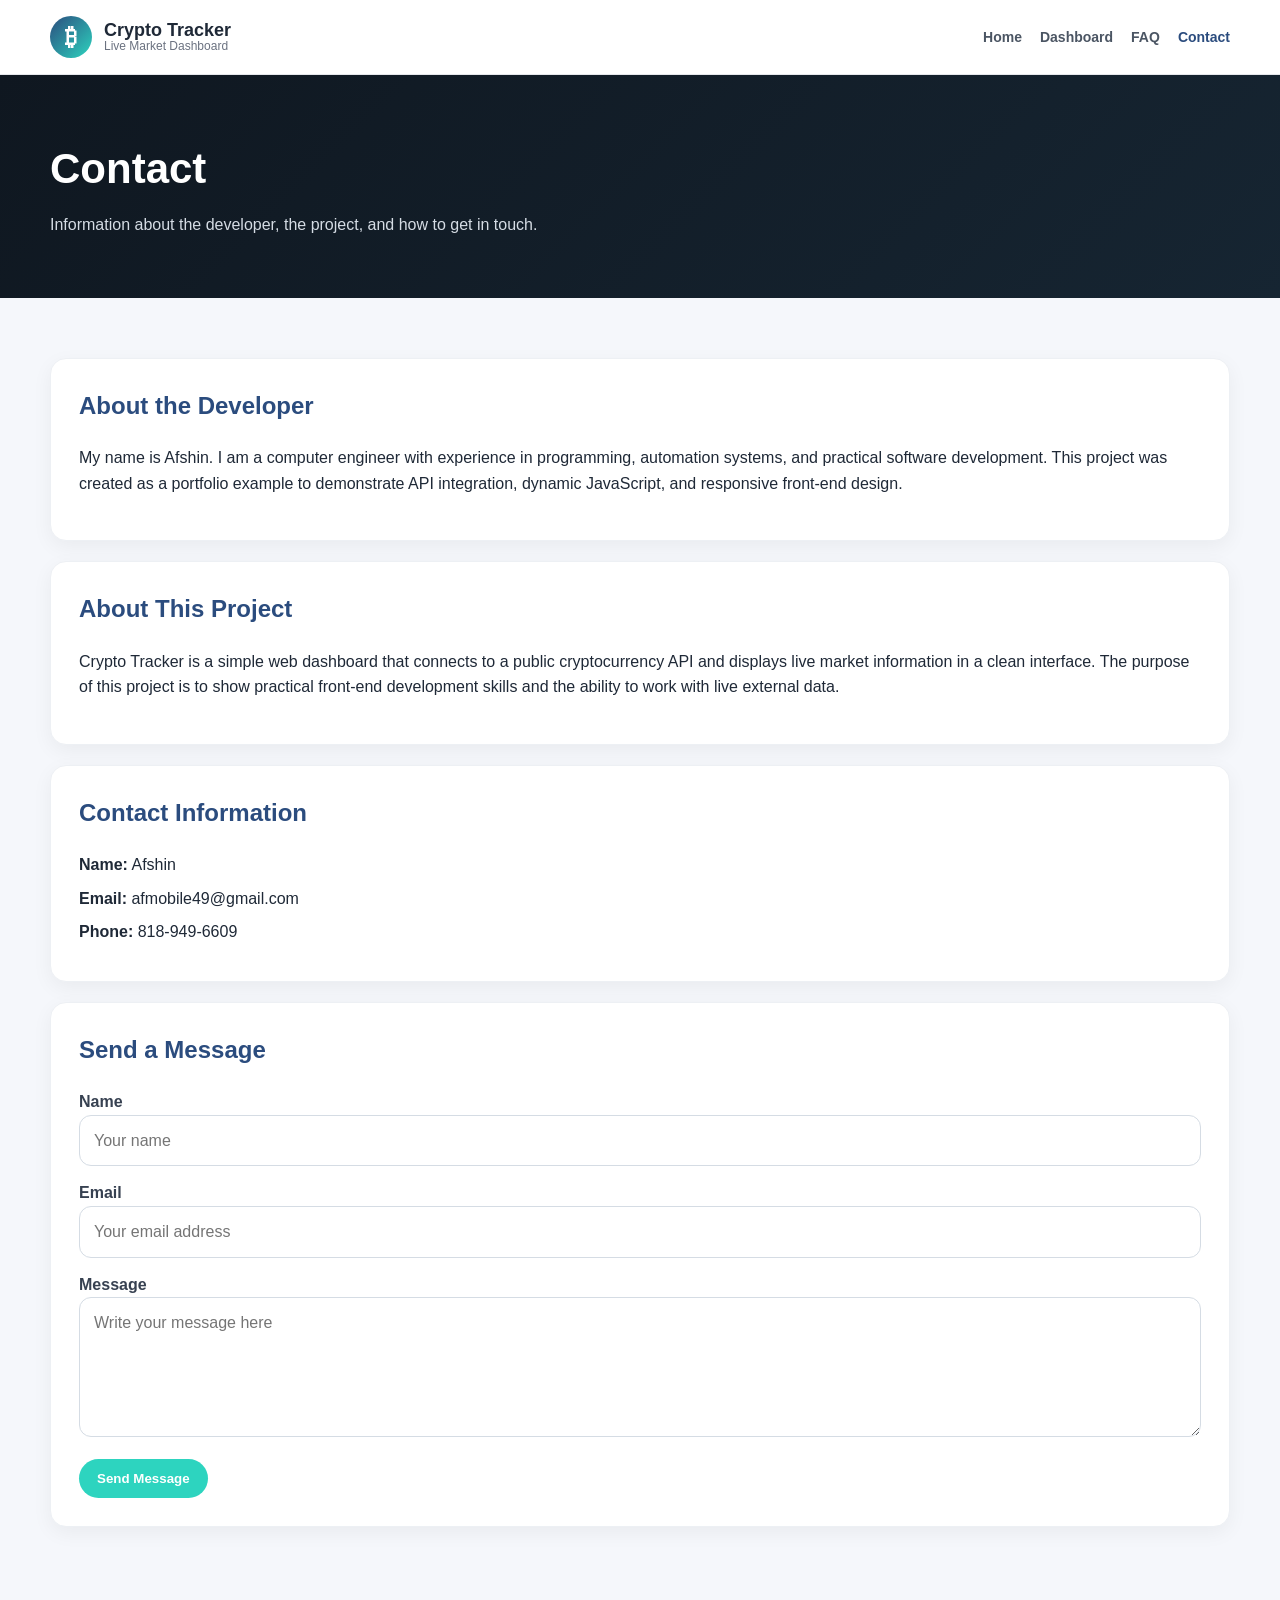
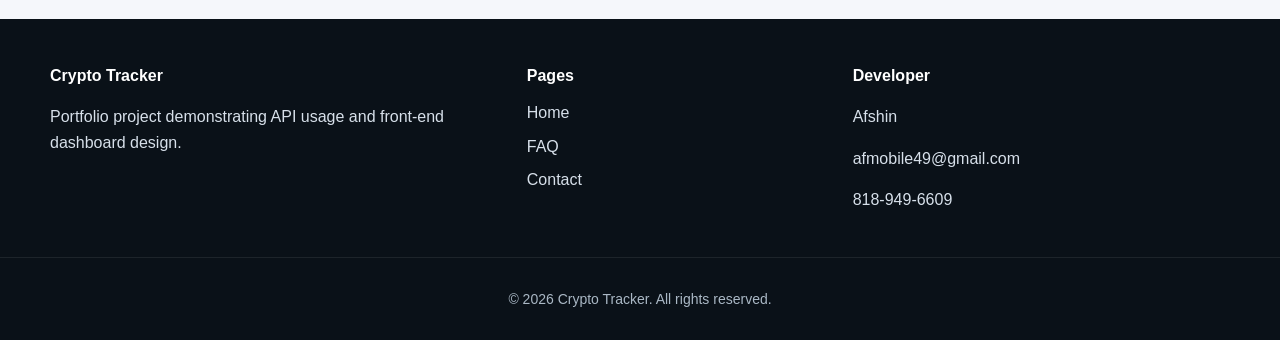
==== contact.html @ 8e75267b "Initial crypto tracker dashboard project" ====
<!DOCTYPE html>
<html lang="en">
<head>
  <meta charset="UTF-8" />
  <meta name="viewport" content="width=device-width, initial-scale=1.0" />
  <title>Contact - Crypto Tracker</title>
  <link rel="icon" type="image/svg+xml" href="favicon.svg" />
  <link rel="stylesheet" href="style.css" />
</head>
<body>
  <header class="site-header">
    <div class="container nav-container">
      <a href="index.html" class="brand">
        <span class="brand-icon">₿</span>
        <span class="brand-text">
          <strong>Crypto Tracker</strong>
          <small>Live Market Dashboard</small>
        </span>
      </a>

      <nav class="main-nav">
        <a href="index.html">Home</a>
        <a href="index.html#dashboard">Dashboard</a>
        <a href="faq.html">FAQ</a>
        <a href="contact.html" class="active">Contact</a>
      </nav>
    </div>
  </header>

  <section class="page-hero">
    <div class="container">
      <h1>Contact</h1>
      <p>
        Information about the developer, the project, and how to get in touch.
      </p>
    </div>
  </section>

  <section class="content-section">
    <div class="container">
      <article class="content-card">
        <h2>About the Developer</h2>
        <p>
          My name is Afshin. I am a computer engineer with experience in programming,
          automation systems, and practical software development. This project was created
          as a portfolio example to demonstrate API integration, dynamic JavaScript, and
          responsive front-end design.
        </p>
      </article>

      <article class="content-card">
        <h2>About This Project</h2>
        <p>
          Crypto Tracker is a simple web dashboard that connects to a public cryptocurrency API
          and displays live market information in a clean interface. The purpose of this project is
          to show practical front-end development skills and the ability to work with live external data.
        </p>
      </article>

      <article class="content-card">
        <h2>Contact Information</h2>
        <div class="contact-list">
          <p><strong>Name:</strong> Afshin</p>
          <p><strong>Email:</strong> afmobile49@gmail.com</p>
          <p><strong>Phone:</strong> 818-949-6609</p>
        </div>
      </article>

      <article class="content-card">
        <h2>Send a Message</h2>
        <form class="contact-form">
          <div>
            <label for="name">Name</label>
            <input id="name" type="text" placeholder="Your name" />
          </div>

          <div>
            <label for="email">Email</label>
            <input id="email" type="email" placeholder="Your email address" />
          </div>

          <div>
            <label for="message">Message</label>
            <textarea id="message" placeholder="Write your message here"></textarea>
          </div>

          <button type="button" class="submit-button">Send Message</button>
        </form>
      </article>
    </div>
  </section>

  <footer class="site-footer">
    <div class="container footer-grid">
      <div>
        <h4>Crypto Tracker</h4>
        <p>Portfolio project demonstrating API usage and front-end dashboard design.</p>
      </div>

      <div>
        <h4>Pages</h4>
        <ul class="footer-links">
          <li><a href="index.html">Home</a></li>
          <li><a href="faq.html">FAQ</a></li>
          <li><a href="contact.html">Contact</a></li>
        </ul>
      </div>

      <div>
        <h4>Developer</h4>
        <p>Afshin</p>
        <p>afmobile49@gmail.com</p>
        <p>818-949-6609</p>
      </div>
    </div>

    <div class="footer-bottom">
      <p>© 2026 Crypto Tracker. All rights reserved.</p>
    </div>
  </footer>
</body>
</html>
---- style.css ----
:root {
  --bg-dark: #0f1720;
  --bg-darker: #0a1118;
  --bg-light: #f5f7fb;
  --white: #ffffff;
  --text-dark: #1f2937;
  --text-muted: #6b7280;
  --border: #e5e7eb;
  --primary: #2b4c7e;
  --accent: #2dd4bf;
  --accent-dark: #14b8a6;
  --success: #15803d;
  --danger: #dc2626;
  --shadow: 0 12px 30px rgba(0, 0, 0, 0.12);
  --radius: 16px;
  --radius-sm: 10px;
  --max-width: 1180px;
}

* {
  box-sizing: border-box;
}

html {
  scroll-behavior: smooth;
}

body {
  margin: 0;
  font-family: Arial, Helvetica, sans-serif;
  color: var(--text-dark);
  background: var(--white);
  line-height: 1.6;
}

img {
  max-width: 100%;
}

a {
  color: inherit;
  text-decoration: none;
}

.container {
  width: min(var(--max-width), calc(100% - 32px));
  margin: 0 auto;
}

.site-header {
  position: sticky;
  top: 0;
  z-index: 1000;
  background: rgba(255, 255, 255, 0.96);
  border-bottom: 1px solid var(--border);
  backdrop-filter: blur(10px);
}

.nav-container {
  display: flex;
  align-items: center;
  justify-content: space-between;
  gap: 20px;
  padding: 16px 0;
  flex-wrap: wrap;
}

.brand {
  display: flex;
  align-items: center;
  gap: 12px;
}

.brand-icon {
  width: 42px;
  height: 42px;
  border-radius: 50%;
  display: grid;
  place-items: center;
  background: linear-gradient(135deg, var(--primary), var(--accent));
  color: var(--white);
  font-size: 24px;
  font-weight: bold;
}

.brand-text {
  display: flex;
  flex-direction: column;
  line-height: 1.1;
}

.brand-text strong {
  font-size: 18px;
}

.brand-text small {
  color: var(--text-muted);
  font-size: 12px;
}

.main-nav {
  display: flex;
  align-items: center;
  gap: 18px;
  flex-wrap: wrap;
}

.main-nav a {
  font-size: 14px;
  font-weight: 700;
  color: #4b5563;
}

.main-nav a.active,
.main-nav a:hover {
  color: var(--primary);
}

.refresh-button {
  border: none;
  background: var(--accent);
  color: var(--white);
  padding: 12px 18px;
  border-radius: 999px;
  font-weight: bold;
  cursor: pointer;
  transition: background 0.2s ease;
}

.refresh-button:hover {
  background: var(--accent-dark);
}

.hero-section {
  background: linear-gradient(135deg, var(--bg-dark), #162532);
  color: var(--white);
  padding: 72px 0;
}

.hero-grid {
  display: grid;
  grid-template-columns: 1.1fr 0.9fr;
  gap: 36px;
  align-items: center;
}

.eyebrow {
  margin: 0 0 12px;
  color: #8ce4db;
  font-size: 14px;
  font-weight: 700;
  text-transform: uppercase;
  letter-spacing: 1px;
}

.hero-content h1 {
  margin: 0 0 18px;
  font-size: 50px;
  line-height: 1.1;
}

.hero-text {
  max-width: 620px;
  color: #d5dce4;
  font-size: 18px;
  margin-bottom: 28px;
}

.hero-actions {
  display: flex;
  gap: 14px;
  flex-wrap: wrap;
  margin-bottom: 26px;
}

.btn {
  display: inline-block;
  padding: 14px 22px;
  border-radius: 999px;
  font-weight: bold;
  transition: 0.2s ease;
}

.btn-primary {
  background: var(--accent);
  color: var(--white);
}

.btn-primary:hover {
  background: var(--accent-dark);
}

.btn-secondary {
  border: 2px solid rgba(255, 255, 255, 0.65);
  color: var(--white);
}

.btn-secondary:hover {
  background: rgba(255, 255, 255, 0.08);
}

.status-panel {
  background: rgba(255, 255, 255, 0.06);
  border: 1px solid rgba(255, 255, 255, 0.08);
  padding: 16px 18px;
  border-radius: var(--radius-sm);
  max-width: 480px;
}

.status-message {
  margin: 0 0 8px;
  color: #c6f0ea;
  font-weight: 700;
}

.last-updated {
  margin: 0;
  color: #d9e3ed;
  font-size: 14px;
}

.hero-card {
  display: flex;
  justify-content: center;
}

.mini-screen {
  width: 100%;
  background: #f8fafc;
  color: var(--text-dark);
  border-radius: 24px;
  box-shadow: var(--shadow);
  overflow: hidden;
}

.mini-screen-top {
  display: flex;
  justify-content: space-between;
  gap: 10px;
  background: #e5edf5;
  padding: 16px 18px;
  font-weight: bold;
  font-size: 14px;
}

.preview-stats {
  display: grid;
  grid-template-columns: repeat(2, 1fr);
  gap: 14px;
  padding: 20px;
}

.preview-box {
  background: linear-gradient(135deg, #d4f7f1, #bdeee6);
  border-radius: 14px;
  padding: 18px;
}

.preview-box span {
  display: block;
  color: #4b5563;
  margin-bottom: 8px;
  font-size: 13px;
  font-weight: 700;
}

.preview-box strong {
  font-size: 22px;
}

.preview-note {
  padding: 0 20px 20px;
  color: var(--text-muted);
  font-size: 14px;
}

.dashboard-section {
  padding: 72px 0;
  background: var(--bg-light);
}

.section-heading {
  margin-bottom: 28px;
}

.section-heading h2 {
  margin: 0 0 8px;
  font-size: 34px;
}

.section-heading p {
  margin: 0;
  color: var(--text-muted);
}

.cards-grid {
  display: grid;
  grid-template-columns: repeat(4, 1fr);
  gap: 18px;
  margin-bottom: 30px;
}

.coin-card {
  background: var(--white);
  border-radius: var(--radius);
  padding: 20px;
  box-shadow: 0 6px 20px rgba(0, 0, 0, 0.06);
  border: 1px solid #edf0f4;
}

.coin-card-top {
  display: flex;
  align-items: center;
  gap: 12px;
  margin-bottom: 16px;
}

.coin-card-top img {
  width: 42px;
  height: 42px;
}

.coin-title {
  font-weight: bold;
  margin: 0;
}

.coin-symbol {
  margin: 2px 0 0;
  color: var(--text-muted);
  font-size: 13px;
}

.coin-price {
  font-size: 26px;
  font-weight: bold;
  margin: 8px 0;
}

.coin-change {
  display: inline-block;
  font-size: 13px;
  font-weight: bold;
  padding: 6px 10px;
  border-radius: 999px;
}

.positive {
  color: var(--success);
  background: rgba(21, 128, 61, 0.08);
}

.negative {
  color: var(--danger);
  background: rgba(220, 38, 38, 0.08);
}

.coin-marketcap {
  margin-top: 12px;
  font-size: 14px;
  color: var(--text-muted);
}

.table-wrapper {
  overflow-x: auto;
  background: var(--white);
  border-radius: var(--radius);
  box-shadow: 0 6px 20px rgba(0, 0, 0, 0.05);
}

.market-table {
  width: 100%;
  border-collapse: collapse;
  min-width: 700px;
}

.market-table th,
.market-table td {
  text-align: left;
  padding: 16px 14px;
  border-bottom: 1px solid #edf0f4;
  font-size: 14px;
}

.market-table th {
  background: #f8fafc;
  color: #4b5563;
  font-weight: bold;
}

.info-section {
  padding: 72px 0;
  background: var(--white);
}

.info-grid {
  display: grid;
  grid-template-columns: repeat(3, 1fr);
  gap: 20px;
}

.info-card {
  background: #f8fafc;
  border-radius: var(--radius);
  padding: 24px;
  border: 1px solid #ecf0f4;
}

.info-card h3 {
  margin-top: 0;
  margin-bottom: 12px;
  color: var(--primary);
}

.site-footer {
  background: var(--bg-darker);
  color: #d7e0ea;
  padding-top: 44px;
}

.footer-grid {
  display: grid;
  grid-template-columns: 1.2fr 0.8fr 1fr;
  gap: 24px;
  padding-bottom: 28px;
}

.site-footer h4 {
  margin-top: 0;
  margin-bottom: 12px;
  color: var(--white);
}

.footer-links {
  list-style: none;
  padding: 0;
  margin: 0;
}

.footer-links li + li {
  margin-top: 8px;
}

.footer-links a {
  color: #d7e0ea;
}

.footer-links a:hover {
  color: #8ce4db;
}

.footer-bottom {
  border-top: 1px solid rgba(255, 255, 255, 0.08);
  padding: 16px 0;
  text-align: center;
  color: #aab8c5;
  font-size: 14px;
}

.page-hero {
  background: linear-gradient(135deg, var(--bg-dark), #162532);
  color: var(--white);
  padding: 60px 0;
}

.page-hero h1 {
  margin: 0 0 10px;
  font-size: 42px;
}

.page-hero p {
  margin: 0;
  max-width: 760px;
  color: #d5dce4;
}

.content-section {
  padding: 60px 0 72px;
  background: var(--bg-light);
}

.content-card {
  background: var(--white);
  border-radius: var(--radius);
  padding: 28px;
  box-shadow: 0 6px 20px rgba(0, 0, 0, 0.05);
  border: 1px solid #edf0f4;
  margin-bottom: 20px;
}

.content-card h2,
.content-card h3 {
  margin-top: 0;
  color: var(--primary);
}

.content-card ul {
  padding-left: 20px;
}

.contact-list p {
  margin: 8px 0;
}

.contact-form {
  display: grid;
  gap: 14px;
}

.contact-form label {
  font-weight: bold;
  color: #374151;
}

.contact-form input,
.contact-form textarea {
  width: 100%;
  padding: 12px 14px;
  border: 1px solid #d5dce4;
  border-radius: 12px;
  font: inherit;
}

.contact-form textarea {
  min-height: 140px;
  resize: vertical;
}

.submit-button {
  width: fit-content;
  border: none;
  background: var(--accent);
  color: var(--white);
  padding: 12px 18px;
  border-radius: 999px;
  font-weight: bold;
  cursor: pointer;
}

.submit-button:hover {
  background: var(--accent-dark);
}

@media (max-width: 1024px) {
  .hero-grid,
  .info-grid,
  .footer-grid {
    grid-template-columns: 1fr;
  }

  .cards-grid {
    grid-template-columns: repeat(2, 1fr);
  }
}

@media (max-width: 700px) {
  .hero-content h1,
  .page-hero h1 {
    font-size: 34px;
  }

  .cards-grid {
    grid-template-columns: 1fr;
  }

  .main-nav {
    gap: 12px;
  }

  .preview-stats {
    grid-template-columns: 1fr;
  }
}
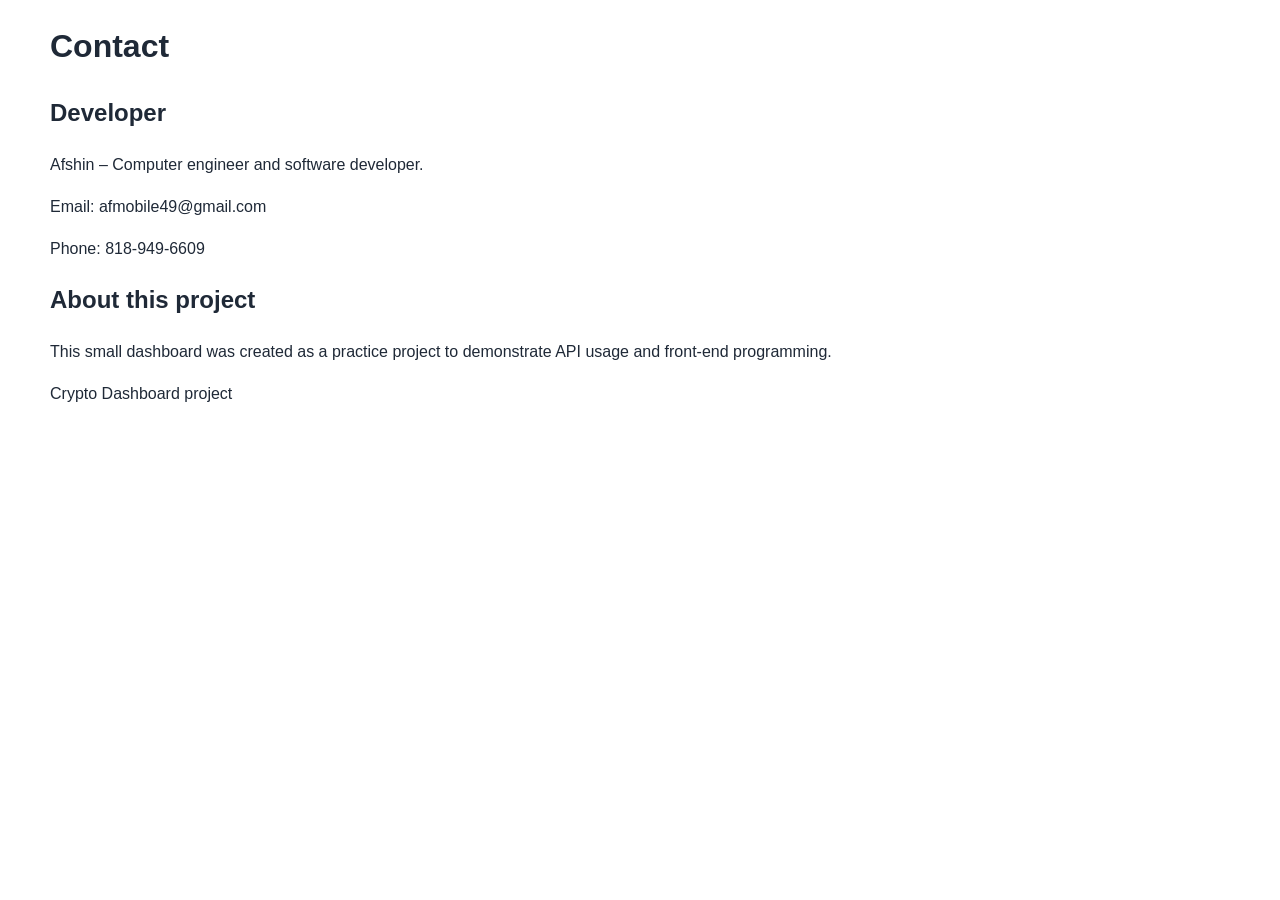
==== commit 7c039a53: "Update contact.html" ====
--- a/contact.html
+++ b/contact.html
@@ -1,122 +1,66 @@
 <!DOCTYPE html>
 <html lang="en">
+
 <head>
-  <meta charset="UTF-8" />
-  <meta name="viewport" content="width=device-width, initial-scale=1.0" />
-  <title>Contact - Crypto Tracker</title>
-  <link rel="icon" type="image/svg+xml" href="favicon.svg" />
-  <link rel="stylesheet" href="style.css" />
+
+<meta charset="UTF-8">
+<meta name="viewport" content="width=device-width, initial-scale=1">
+
+<title>Contact</title>
+
+<link rel="stylesheet" href="style.css">
+
 </head>
+
+
 <body>
-  <header class="site-header">
-    <div class="container nav-container">
-      <a href="index.html" class="brand">
-        <span class="brand-icon">₿</span>
-        <span class="brand-text">
-          <strong>Crypto Tracker</strong>
-          <small>Live Market Dashboard</small>
-        </span>
-      </a>
 
-      <nav class="main-nav">
-        <a href="index.html">Home</a>
-        <a href="index.html#dashboard">Dashboard</a>
-        <a href="faq.html">FAQ</a>
-        <a href="contact.html" class="active">Contact</a>
-      </nav>
-    </div>
-  </header>
+<header class="top-header">
 
-  <section class="page-hero">
-    <div class="container">
-      <h1>Contact</h1>
-      <p>
-        Information about the developer, the project, and how to get in touch.
-      </p>
-    </div>
-  </section>
+<div class="container">
 
-  <section class="content-section">
-    <div class="container">
-      <article class="content-card">
-        <h2>About the Developer</h2>
-        <p>
-          My name is Afshin. I am a computer engineer with experience in programming,
-          automation systems, and practical software development. This project was created
-          as a portfolio example to demonstrate API integration, dynamic JavaScript, and
-          responsive front-end design.
-        </p>
-      </article>
+<h1>Contact</h1>
 
-      <article class="content-card">
-        <h2>About This Project</h2>
-        <p>
-          Crypto Tracker is a simple web dashboard that connects to a public cryptocurrency API
-          and displays live market information in a clean interface. The purpose of this project is
-          to show practical front-end development skills and the ability to work with live external data.
-        </p>
-      </article>
+</div>
 
-      <article class="content-card">
-        <h2>Contact Information</h2>
-        <div class="contact-list">
-          <p><strong>Name:</strong> Afshin</p>
-          <p><strong>Email:</strong> afmobile49@gmail.com</p>
-          <p><strong>Phone:</strong> 818-949-6609</p>
-        </div>
-      </article>
+</header>
 
-      <article class="content-card">
-        <h2>Send a Message</h2>
-        <form class="contact-form">
-          <div>
-            <label for="name">Name</label>
-            <input id="name" type="text" placeholder="Your name" />
-          </div>
 
-          <div>
-            <label for="email">Email</label>
-            <input id="email" type="email" placeholder="Your email address" />
-          </div>
 
-          <div>
-            <label for="message">Message</label>
-            <textarea id="message" placeholder="Write your message here"></textarea>
-          </div>
+<section class="container">
 
-          <button type="button" class="submit-button">Send Message</button>
-        </form>
-      </article>
-    </div>
-  </section>
+<h2>Developer</h2>
 
-  <footer class="site-footer">
-    <div class="container footer-grid">
-      <div>
-        <h4>Crypto Tracker</h4>
-        <p>Portfolio project demonstrating API usage and front-end dashboard design.</p>
-      </div>
+<p>
+Afshin – Computer engineer and software developer.
+</p>
 
-      <div>
-        <h4>Pages</h4>
-        <ul class="footer-links">
-          <li><a href="index.html">Home</a></li>
-          <li><a href="faq.html">FAQ</a></li>
-          <li><a href="contact.html">Contact</a></li>
-        </ul>
-      </div>
 
-      <div>
-        <h4>Developer</h4>
-        <p>Afshin</p>
-        <p>afmobile49@gmail.com</p>
-        <p>818-949-6609</p>
-      </div>
-    </div>
+<p>Email: afmobile49@gmail.com</p>
 
-    <div class="footer-bottom">
-      <p>© 2026 Crypto Tracker. All rights reserved.</p>
-    </div>
-  </footer>
+<p>Phone: 818-949-6609</p>
+
+
+<h2>About this project</h2>
+
+<p>
+This small dashboard was created as a practice project
+to demonstrate API usage and front-end programming.
+</p>
+
+</section>
+
+
+
+<footer class="footer">
+
+<div class="container">
+
+<p>Crypto Dashboard project</p>
+
+</div>
+
+</footer>
+
 </body>
-</html>+</html>
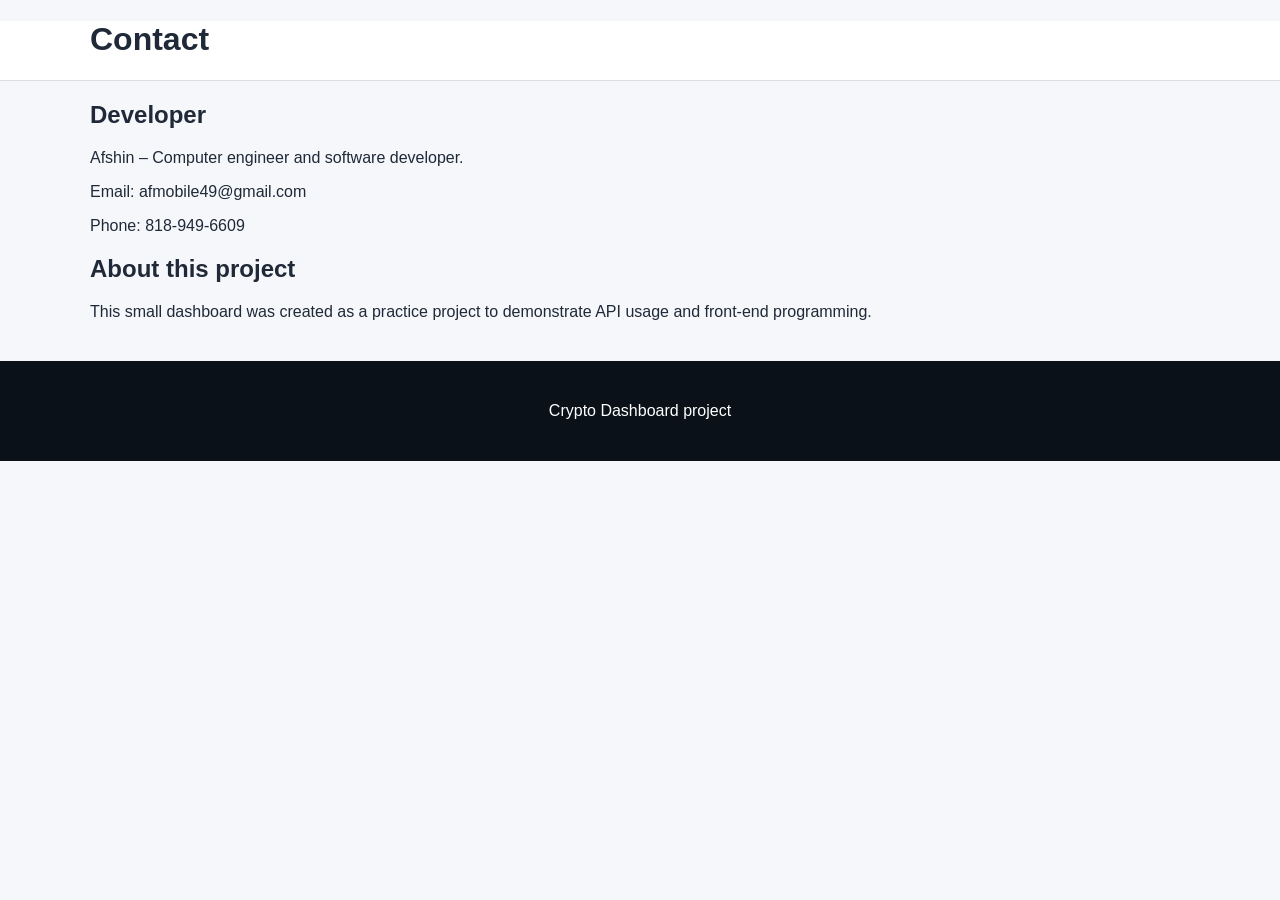
==== commit 77c0d082: "Update contact.html" ====
--- a/contact.html
+++ b/contact.html
@@ -1,66 +1,67 @@
 <!DOCTYPE html>
 <html lang="en">
 
-<head>
+  <head>
+  
+  <meta charset="UTF-8">
+  <meta name="viewport" content="width=device-width, initial-scale=1">
+  
+  <title>Contact</title>
+  
+  <link rel="stylesheet" href="style.css">
+  
+  </head>
+  
+  
+  <body>
+  
+    <header class="top-header">
+    
+    <div class="container">
+    
+    <h1>Contact</h1>
+    
+    </div>
+    
+    </header>
+    
+    
+    
+    <section class="container">
+    
+    <h2>Developer</h2>
+    
+    <p>
+      Afshin – Computer engineer and software developer.
+    </p>
+    
+    
+    <p>Email: afmobile49@gmail.com</p>
+    
+    <p>Phone: 818-949-6609</p>
+    
+    
+    <h2>About this project</h2>
+    
+    <p>
+      This small dashboard was created as a practice project
+      to demonstrate API usage and front-end programming.
+    </p>
+    
+    </section>
+    
+    
+    
+    <footer class="footer">
+    
+    <div class="container">
+    
+    <p>Crypto Dashboard project</p>
+    
+    </div>
+    
+    </footer>
+  
+  </body>
+</html>
 
-<meta charset="UTF-8">
-<meta name="viewport" content="width=device-width, initial-scale=1">
-
-<title>Contact</title>
-
-<link rel="stylesheet" href="style.css">
-
-</head>
-
-
-<body>
-
-<header class="top-header">
-
-<div class="container">
-
-<h1>Contact</h1>
-
-</div>
-
-</header>
-
-
-
-<section class="container">
-
-<h2>Developer</h2>
-
-<p>
-Afshin – Computer engineer and software developer.
-</p>
-
-
-<p>Email: afmobile49@gmail.com</p>
-
-<p>Phone: 818-949-6609</p>
-
-
-<h2>About this project</h2>
-
-<p>
-This small dashboard was created as a practice project
-to demonstrate API usage and front-end programming.
-</p>
-
-</section>
-
-
-
-<footer class="footer">
-
-<div class="container">
-
-<p>Crypto Dashboard project</p>
-
-</div>
-
-</footer>
-
-</body>
-</html>
--- a/style.css
+++ b/style.css
@@ -1,573 +1,172 @@
-:root {
-  --bg-dark: #0f1720;
-  --bg-darker: #0a1118;
-  --bg-light: #f5f7fb;
-  --white: #ffffff;
-  --text-dark: #1f2937;
-  --text-muted: #6b7280;
-  --border: #e5e7eb;
-  --primary: #2b4c7e;
-  --accent: #2dd4bf;
-  --accent-dark: #14b8a6;
-  --success: #15803d;
-  --danger: #dc2626;
-  --shadow: 0 12px 30px rgba(0, 0, 0, 0.12);
-  --radius: 16px;
-  --radius-sm: 10px;
-  --max-width: 1180px;
+body{
+
+  font-family:Arial, Helvetica, sans-serif;
+  margin:0;
+  background:#f5f7fb;
+  color:#1f2937;
+
 }
 
-* {
-  box-sizing: border-box;
+
+.container{
+
+  width:90%;
+  max-width:1100px;
+  margin:auto;
+
 }
 
-html {
-  scroll-behavior: smooth;
+
+
+.top-header{
+
+  background:white;
+  border-bottom:1px solid #ddd;
+
 }
 
-body {
-  margin: 0;
-  font-family: Arial, Helvetica, sans-serif;
-  color: var(--text-dark);
-  background: var(--white);
-  line-height: 1.6;
+
+.nav-wrap{
+
+  display:flex;
+  justify-content:space-between;
+  align-items:center;
+  padding:15px 0;
+
 }
 
-img {
-  max-width: 100%;
+
+
+.brand{
+
+  display:flex;
+  align-items:center;
+  gap:10px;
+
 }
 
-a {
-  color: inherit;
-  text-decoration: none;
+
+.brand-icon{
+
+  font-size:28px;
+
 }
 
-.container {
-  width: min(var(--max-width), calc(100% - 32px));
-  margin: 0 auto;
+
+
+.main-nav a{
+
+  margin-right:15px;
+  text-decoration:none;
+  font-weight:bold;
+  color:#333;
+
 }
 
-.site-header {
-  position: sticky;
-  top: 0;
-  z-index: 1000;
-  background: rgba(255, 255, 255, 0.96);
-  border-bottom: 1px solid var(--border);
-  backdrop-filter: blur(10px);
+
+
+.refresh-btn{
+
+  background:#2dd4bf;
+  border:none;
+  padding:10px 15px;
+  border-radius:20px;
+  cursor:pointer;
+
 }
 
-.nav-container {
-  display: flex;
-  align-items: center;
-  justify-content: space-between;
-  gap: 20px;
-  padding: 16px 0;
-  flex-wrap: wrap;
+
+
+.hero{
+
+  background:#162532;
+  color:white;
+  padding:60px 0;
+
 }
 
-.brand {
-  display: flex;
-  align-items: center;
-  gap: 12px;
+
+
+.market-section{
+
+  padding:50px 0;
+
 }
 
-.brand-icon {
-  width: 42px;
-  height: 42px;
-  border-radius: 50%;
-  display: grid;
-  place-items: center;
-  background: linear-gradient(135deg, var(--primary), var(--accent));
-  color: var(--white);
-  font-size: 24px;
-  font-weight: bold;
+
+
+.coins-grid{
+
+  display:grid;
+  grid-template-columns:repeat(3,1fr);
+  gap:15px;
+
 }
 
-.brand-text {
-  display: flex;
-  flex-direction: column;
-  line-height: 1.1;
+
+
+.coin-box{
+
+  background:white;
+  padding:20px;
+  border-radius:12px;
+  box-shadow:0 4px 10px rgba(0,0,0,0.05);
+
 }
 
-.brand-text strong {
-  font-size: 18px;
+
+
+.price{
+
+  font-size:22px;
+  font-weight:bold;
+
 }
 
-.brand-text small {
-  color: var(--text-muted);
-  font-size: 12px;
+
+
+.change.up{
+
+  color:green;
+
 }
 
-.main-nav {
-  display: flex;
-  align-items: center;
-  gap: 18px;
-  flex-wrap: wrap;
+
+
+.change.down{
+
+  color:red;
+
 }
 
-.main-nav a {
-  font-size: 14px;
-  font-weight: 700;
-  color: #4b5563;
+
+
+.market-table{
+
+  width:100%;
+  border-collapse:collapse;
+  margin-top:30px;
+
 }
 
-.main-nav a.active,
-.main-nav a:hover {
-  color: var(--primary);
+
+.market-table th,
+.market-table td{
+
+  padding:12px;
+  border-bottom:1px solid #ddd;
+
 }
 
-.refresh-button {
-  border: none;
-  background: var(--accent);
-  color: var(--white);
-  padding: 12px 18px;
-  border-radius: 999px;
-  font-weight: bold;
-  cursor: pointer;
-  transition: background 0.2s ease;
+
+
+.footer{
+
+  background:#0a1118;
+  color:white;
+  text-align:center;
+  padding:25px 0;
+  margin-top:40px;
+
 }
 
-.refresh-button:hover {
-  background: var(--accent-dark);
-}
-
-.hero-section {
-  background: linear-gradient(135deg, var(--bg-dark), #162532);
-  color: var(--white);
-  padding: 72px 0;
-}
-
-.hero-grid {
-  display: grid;
-  grid-template-columns: 1.1fr 0.9fr;
-  gap: 36px;
-  align-items: center;
-}
-
-.eyebrow {
-  margin: 0 0 12px;
-  color: #8ce4db;
-  font-size: 14px;
-  font-weight: 700;
-  text-transform: uppercase;
-  letter-spacing: 1px;
-}
-
-.hero-content h1 {
-  margin: 0 0 18px;
-  font-size: 50px;
-  line-height: 1.1;
-}
-
-.hero-text {
-  max-width: 620px;
-  color: #d5dce4;
-  font-size: 18px;
-  margin-bottom: 28px;
-}
-
-.hero-actions {
-  display: flex;
-  gap: 14px;
-  flex-wrap: wrap;
-  margin-bottom: 26px;
-}
-
-.btn {
-  display: inline-block;
-  padding: 14px 22px;
-  border-radius: 999px;
-  font-weight: bold;
-  transition: 0.2s ease;
-}
-
-.btn-primary {
-  background: var(--accent);
-  color: var(--white);
-}
-
-.btn-primary:hover {
-  background: var(--accent-dark);
-}
-
-.btn-secondary {
-  border: 2px solid rgba(255, 255, 255, 0.65);
-  color: var(--white);
-}
-
-.btn-secondary:hover {
-  background: rgba(255, 255, 255, 0.08);
-}
-
-.status-panel {
-  background: rgba(255, 255, 255, 0.06);
-  border: 1px solid rgba(255, 255, 255, 0.08);
-  padding: 16px 18px;
-  border-radius: var(--radius-sm);
-  max-width: 480px;
-}
-
-.status-message {
-  margin: 0 0 8px;
-  color: #c6f0ea;
-  font-weight: 700;
-}
-
-.last-updated {
-  margin: 0;
-  color: #d9e3ed;
-  font-size: 14px;
-}
-
-.hero-card {
-  display: flex;
-  justify-content: center;
-}
-
-.mini-screen {
-  width: 100%;
-  background: #f8fafc;
-  color: var(--text-dark);
-  border-radius: 24px;
-  box-shadow: var(--shadow);
-  overflow: hidden;
-}
-
-.mini-screen-top {
-  display: flex;
-  justify-content: space-between;
-  gap: 10px;
-  background: #e5edf5;
-  padding: 16px 18px;
-  font-weight: bold;
-  font-size: 14px;
-}
-
-.preview-stats {
-  display: grid;
-  grid-template-columns: repeat(2, 1fr);
-  gap: 14px;
-  padding: 20px;
-}
-
-.preview-box {
-  background: linear-gradient(135deg, #d4f7f1, #bdeee6);
-  border-radius: 14px;
-  padding: 18px;
-}
-
-.preview-box span {
-  display: block;
-  color: #4b5563;
-  margin-bottom: 8px;
-  font-size: 13px;
-  font-weight: 700;
-}
-
-.preview-box strong {
-  font-size: 22px;
-}
-
-.preview-note {
-  padding: 0 20px 20px;
-  color: var(--text-muted);
-  font-size: 14px;
-}
-
-.dashboard-section {
-  padding: 72px 0;
-  background: var(--bg-light);
-}
-
-.section-heading {
-  margin-bottom: 28px;
-}
-
-.section-heading h2 {
-  margin: 0 0 8px;
-  font-size: 34px;
-}
-
-.section-heading p {
-  margin: 0;
-  color: var(--text-muted);
-}
-
-.cards-grid {
-  display: grid;
-  grid-template-columns: repeat(4, 1fr);
-  gap: 18px;
-  margin-bottom: 30px;
-}
-
-.coin-card {
-  background: var(--white);
-  border-radius: var(--radius);
-  padding: 20px;
-  box-shadow: 0 6px 20px rgba(0, 0, 0, 0.06);
-  border: 1px solid #edf0f4;
-}
-
-.coin-card-top {
-  display: flex;
-  align-items: center;
-  gap: 12px;
-  margin-bottom: 16px;
-}
-
-.coin-card-top img {
-  width: 42px;
-  height: 42px;
-}
-
-.coin-title {
-  font-weight: bold;
-  margin: 0;
-}
-
-.coin-symbol {
-  margin: 2px 0 0;
-  color: var(--text-muted);
-  font-size: 13px;
-}
-
-.coin-price {
-  font-size: 26px;
-  font-weight: bold;
-  margin: 8px 0;
-}
-
-.coin-change {
-  display: inline-block;
-  font-size: 13px;
-  font-weight: bold;
-  padding: 6px 10px;
-  border-radius: 999px;
-}
-
-.positive {
-  color: var(--success);
-  background: rgba(21, 128, 61, 0.08);
-}
-
-.negative {
-  color: var(--danger);
-  background: rgba(220, 38, 38, 0.08);
-}
-
-.coin-marketcap {
-  margin-top: 12px;
-  font-size: 14px;
-  color: var(--text-muted);
-}
-
-.table-wrapper {
-  overflow-x: auto;
-  background: var(--white);
-  border-radius: var(--radius);
-  box-shadow: 0 6px 20px rgba(0, 0, 0, 0.05);
-}
-
-.market-table {
-  width: 100%;
-  border-collapse: collapse;
-  min-width: 700px;
-}
-
-.market-table th,
-.market-table td {
-  text-align: left;
-  padding: 16px 14px;
-  border-bottom: 1px solid #edf0f4;
-  font-size: 14px;
-}
-
-.market-table th {
-  background: #f8fafc;
-  color: #4b5563;
-  font-weight: bold;
-}
-
-.info-section {
-  padding: 72px 0;
-  background: var(--white);
-}
-
-.info-grid {
-  display: grid;
-  grid-template-columns: repeat(3, 1fr);
-  gap: 20px;
-}
-
-.info-card {
-  background: #f8fafc;
-  border-radius: var(--radius);
-  padding: 24px;
-  border: 1px solid #ecf0f4;
-}
-
-.info-card h3 {
-  margin-top: 0;
-  margin-bottom: 12px;
-  color: var(--primary);
-}
-
-.site-footer {
-  background: var(--bg-darker);
-  color: #d7e0ea;
-  padding-top: 44px;
-}
-
-.footer-grid {
-  display: grid;
-  grid-template-columns: 1.2fr 0.8fr 1fr;
-  gap: 24px;
-  padding-bottom: 28px;
-}
-
-.site-footer h4 {
-  margin-top: 0;
-  margin-bottom: 12px;
-  color: var(--white);
-}
-
-.footer-links {
-  list-style: none;
-  padding: 0;
-  margin: 0;
-}
-
-.footer-links li + li {
-  margin-top: 8px;
-}
-
-.footer-links a {
-  color: #d7e0ea;
-}
-
-.footer-links a:hover {
-  color: #8ce4db;
-}
-
-.footer-bottom {
-  border-top: 1px solid rgba(255, 255, 255, 0.08);
-  padding: 16px 0;
-  text-align: center;
-  color: #aab8c5;
-  font-size: 14px;
-}
-
-.page-hero {
-  background: linear-gradient(135deg, var(--bg-dark), #162532);
-  color: var(--white);
-  padding: 60px 0;
-}
-
-.page-hero h1 {
-  margin: 0 0 10px;
-  font-size: 42px;
-}
-
-.page-hero p {
-  margin: 0;
-  max-width: 760px;
-  color: #d5dce4;
-}
-
-.content-section {
-  padding: 60px 0 72px;
-  background: var(--bg-light);
-}
-
-.content-card {
-  background: var(--white);
-  border-radius: var(--radius);
-  padding: 28px;
-  box-shadow: 0 6px 20px rgba(0, 0, 0, 0.05);
-  border: 1px solid #edf0f4;
-  margin-bottom: 20px;
-}
-
-.content-card h2,
-.content-card h3 {
-  margin-top: 0;
-  color: var(--primary);
-}
-
-.content-card ul {
-  padding-left: 20px;
-}
-
-.contact-list p {
-  margin: 8px 0;
-}
-
-.contact-form {
-  display: grid;
-  gap: 14px;
-}
-
-.contact-form label {
-  font-weight: bold;
-  color: #374151;
-}
-
-.contact-form input,
-.contact-form textarea {
-  width: 100%;
-  padding: 12px 14px;
-  border: 1px solid #d5dce4;
-  border-radius: 12px;
-  font: inherit;
-}
-
-.contact-form textarea {
-  min-height: 140px;
-  resize: vertical;
-}
-
-.submit-button {
-  width: fit-content;
-  border: none;
-  background: var(--accent);
-  color: var(--white);
-  padding: 12px 18px;
-  border-radius: 999px;
-  font-weight: bold;
-  cursor: pointer;
-}
-
-.submit-button:hover {
-  background: var(--accent-dark);
-}
-
-@media (max-width: 1024px) {
-  .hero-grid,
-  .info-grid,
-  .footer-grid {
-    grid-template-columns: 1fr;
-  }
-
-  .cards-grid {
-    grid-template-columns: repeat(2, 1fr);
-  }
-}
-
-@media (max-width: 700px) {
-  .hero-content h1,
-  .page-hero h1 {
-    font-size: 34px;
-  }
-
-  .cards-grid {
-    grid-template-columns: 1fr;
-  }
-
-  .main-nav {
-    gap: 12px;
-  }
-
-  .preview-stats {
-    grid-template-columns: 1fr;
-  }
-}
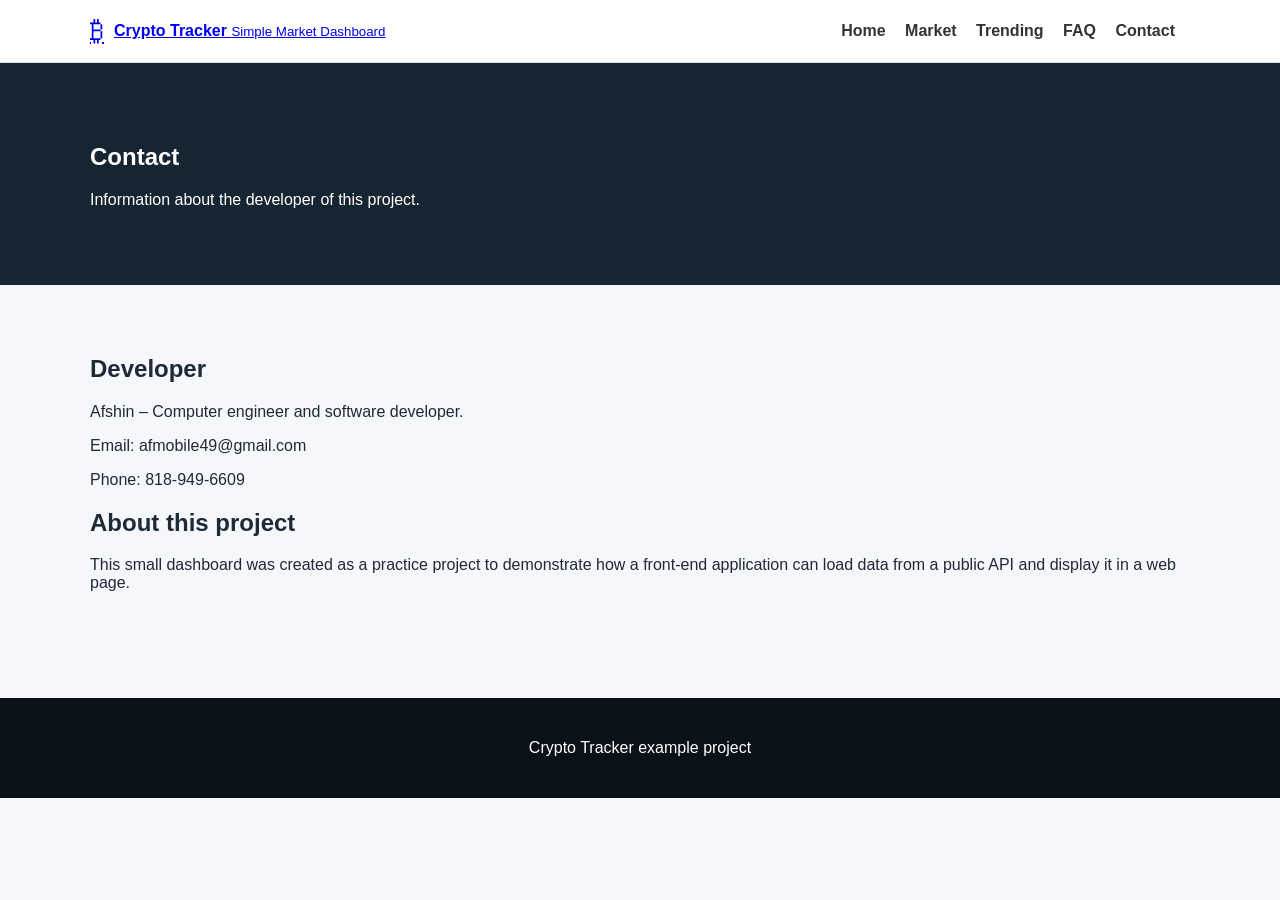
==== commit 480fd59b: "Update contact.html" ====
--- a/contact.html
+++ b/contact.html
@@ -4,22 +4,43 @@
   <head>
   
   <meta charset="UTF-8">
-  <meta name="viewport" content="width=device-width, initial-scale=1">
+  <meta name="viewport" content="width=device-width, initial-scale=1.0">
   
   <title>Contact</title>
   
+  <link rel="icon" type="image/svg+xml" href="favicon.svg">
   <link rel="stylesheet" href="style.css">
   
   </head>
   
   
   <body>
-  
+    
     <header class="top-header">
     
-    <div class="container">
+    <div class="container nav-wrap">
     
-    <h1>Contact</h1>
+    <a href="index.html" class="brand">
+    
+    <span class="brand-icon">₿</span>
+    
+    <div class="brand-text">
+    <strong>Crypto Tracker</strong>
+    <small>Simple Market Dashboard</small>
+    </div>
+    
+    </a>
+    
+    
+    <nav class="main-nav">
+    
+    <a href="index.html">Home</a>
+    <a href="index.html#market">Market</a>
+    <a href="trending.html">Trending</a>
+    <a href="faq.html">FAQ</a>
+    <a href="contact.html" class="active">Contact</a>
+    
+    </nav>
     
     </div>
     
@@ -27,14 +48,31 @@
     
     
     
-    <section class="container">
+    <section class="hero">
+    
+    <div class="container">
+    
+    <h1>Contact</h1>
+    
+    <p>
+    	Information about the developer of this project.
+    </p>
+    
+    </div>
+    
+    </section>
+    
+    
+    
+    <section class="market-section">
+    
+    <div class="container">
     
     <h2>Developer</h2>
     
     <p>
-      Afshin – Computer engineer and software developer.
+    	Afshin – Computer engineer and software developer.
     </p>
-    
     
     <p>Email: afmobile49@gmail.com</p>
     
@@ -44,9 +82,12 @@
     <h2>About this project</h2>
     
     <p>
-      This small dashboard was created as a practice project
-      to demonstrate API usage and front-end programming.
+    	This small dashboard was created as a practice project
+    	to demonstrate how a front-end application can load
+    	data from a public API and display it in a web page.
     </p>
+    
+    </div>
     
     </section>
     
@@ -56,12 +97,11 @@
     
     <div class="container">
     
-    <p>Crypto Dashboard project</p>
+    <p>Crypto Tracker example project</p>
     
     </div>
     
     </footer>
-  
+    
   </body>
 </html>
-
